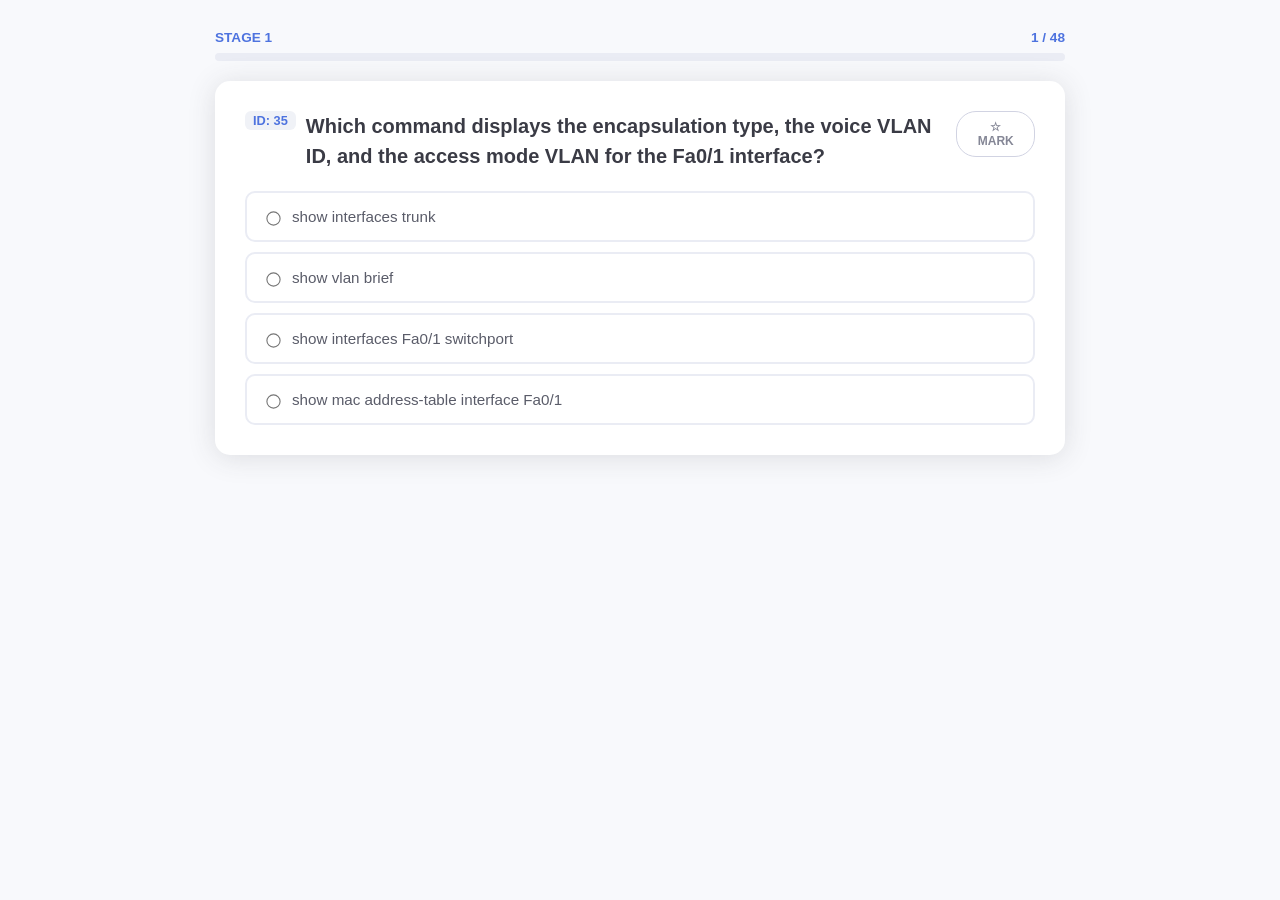
==== ccna2-module1-4.html @ 9f5b9a0f "update index.html: add a home page. Navigate to different page. And add ccna2 modules10-13" ====
<!DOCTYPE html>
<html lang="en">
<head>
    <meta charset="UTF-8">
    <meta name="viewport" content="width=device-width, initial-scale=1.0, maximum-scale=1.0, user-scalable=no">
    <title>CCNA2 Modules 1-4 Practice Quiz</title>
    <style>
        :root {
            --primary: #4e73df;
            --secondary: #858796;
            --success: #1cc88a;
            --danger: #e74a3b;
            --warning: #f6c23e;
            --bg: #f8f9fc;
            --white: #ffffff;
            --card-shadow: 0 0.15rem 1.75rem 0 rgba(58, 59, 69, 0.15);
        }

        body {
            font-family: "Nunito", -apple-system, BlinkMacSystemFont, "Segoe UI", Roboto, "Helvetica Neue", Arial, sans-serif;
            background-color: var(--bg);
            margin: 0;
            padding: 10px;
            color: #5a5c69;
            box-sizing: border-box;
            -webkit-font-smoothing: antialiased;
        }

        .container {
            width: 100%;
            max-width: 850px;
            margin: auto;
            box-sizing: border-box;
        }

        /* Progress Area */
        .header-status {
            display: flex;
            justify-content: space-between;
            align-items: center;
            margin-bottom: 8px;
            font-weight: 800;
            color: var(--primary);
            text-transform: uppercase;
            font-size: 0.85rem;
        }

        .progress {
            height: 8px;
            background: #eaecf4;
            border-radius: 10px;
            overflow: hidden;
            margin-bottom: 20px;
        }

        .progress-bar {
            height: 100%;
            background: var(--primary);
            transition: width 0.4s ease;
        }

        /* Card System */
        .card {
            background: var(--white);
            border-radius: 15px;
            box-shadow: var(--card-shadow);
            padding: 20px;
            margin-bottom: 20px;
            position: relative;
            overflow: hidden;
        }

        /* Question Layout */
        .q-header {
            display: flex;
            flex-direction: column; 
            gap: 12px;
            margin-bottom: 20px;
        }

        .q-text-wrapper {
            display: flex;
            align-items: flex-start;
            gap: 10px;
            width: 100%;
        }

        .q-text {
            font-size: 1.1rem;
            font-weight: 700;
            line-height: 1.5;
            color: #3a3b45;
            flex: 1;
            overflow-wrap: anywhere;
            word-break: break-word;
        }

        .q-id-badge {
            background: #f0f2f7;
            padding: 2px 8px;
            border-radius: 6px;
            font-size: 0.8rem;
            color: var(--primary);
            font-weight: 800;
            white-space: nowrap;
        }

        .bookmark-btn {
            background: var(--white);
            border: 1.5px solid #d1d3e2;
            padding: 8px 16px;
            border-radius: 20px;
            font-size: 0.75rem;
            font-weight: 800;
            cursor: pointer;
            transition: all 0.2s;
            color: var(--secondary);
            display: inline-flex;
            align-items: center;
            gap: 5px;
            width: fit-content;
            align-self: flex-start;
        }

        .bookmark-btn.active {
            background: #fffbe6;
            border-color: var(--warning);
            color: #856404;
            box-shadow: 0 2px 4px rgba(0,0,0,0.05);
        }

        /* Options */
        .options {
            display: flex;
            flex-direction: column;
            gap: 10px;
        }

        .option {
            padding: 15px;
            border: 2px solid #eaecf4;
            border-radius: 10px;
            cursor: pointer;
            transition: all 0.2s;
            display: flex;
            align-items: center;
            font-size: 0.95rem;
            overflow-wrap: anywhere;
            word-break: break-word;
        }

        .option:hover { border-color: var(--primary); background-color: #f8f9fc; }
        .option.selected { border-color: var(--primary); background-color: #f0f4ff; }
        .option.correct { border-color: var(--success) !important; background-color: #d1fae5 !important; color: #065f46; font-weight: 700; }
        .option.wrong { border-color: var(--danger) !important; background-color: #fee2e2 !important; color: #991b1b; }

        input[type="radio"], input[type="checkbox"] { 
            margin-right: 12px; 
            transform: scale(1.1); 
            flex-shrink: 0;
        }

        .feedback {
            margin-top: 20px;
            padding: 15px;
            border-radius: 10px;
            display: none;
            border-left: 5px solid;
            animation: slideIn 0.4s ease;
        }

        @keyframes slideIn { from { opacity: 0; transform: translateY(10px); } to { opacity: 1; transform: translateY(0); } }

        .feedback.correct { background: #f0fdf4; color: #166534; border-left-color: var(--success); }
        .feedback.wrong { background: #fef2f2; color: #991b1b; border-left-color: var(--danger); }

        .explanation {
            font-size: 0.9rem;
            margin-top: 12px;
            color: #4b5563;
            line-height: 1.6;
            padding-top: 10px;
            border-top: 1px dashed rgba(0,0,0,0.1);
        }

        .controls { text-align: center; margin-top: 25px; }

        .btn-primary {
            background: var(--primary);
            color: white;
            border: none;
            padding: 14px 40px;
            border-radius: 12px;
            font-size: 1.05rem;
            font-weight: 800;
            cursor: pointer;
            box-shadow: 0 4px 12px rgba(78, 115, 223, 0.25);
            transition: all 0.2s;
            text-transform: uppercase;
            width: 100%;
            max-width: 320px;
        }

        .btn-primary:active { transform: scale(0.98); opacity: 0.9; }

        /* Titles */
        .big-title {
            font-size: 2.2rem;
            font-weight: 900;
            color: #2c3e50;
            text-transform: uppercase;
            letter-spacing: -1px;
            margin-bottom: 15px;
            text-align: center;
            line-height: 1.2;
        }
        
        .score-circle { font-size: 5.5rem; font-weight: 900; color: var(--primary); line-height: 1; margin: 15px 0; text-align: center; }
        .score-total { font-size: 1.8rem; color: var(--secondary); opacity: 0.7; }

        /* Switch Tabs */
        .switch-tabs {
            display: flex;
            background: #eaecf4;
            border-radius: 15px;
            padding: 5px;
            margin: 25px auto;
            width: 100%;
            max-width: 550px;
            box-sizing: border-box;
        }

        .tab {
            flex: 1;
            padding: 12px 5px;
            cursor: pointer;
            border-radius: 10px;
            font-weight: 800;
            display: flex;
            align-items: center;
            justify-content: center;
            gap: 5px;
            color: #858796;
            font-size: 0.85rem;
        }

        .tab.active { background: white; color: var(--primary); box-shadow: 0 4px 8px rgba(0,0,0,0.1); }
        .badge { background: var(--danger); color: white; border-radius: 20px; padding: 2px 8px; font-size: 0.7rem; }
        .badge-warn { background: var(--warning); color: #000; }

        .review-list { text-align: left; margin-top: 20px; }
        .review-item {
            background: white;
            padding: 15px;
            border-radius: 12px;
            margin-bottom: 12px;
            border-left: 6px solid #d1d3e2;
            box-shadow: 0 2px 5px rgba(0,0,0,0.03);
        }

        @media (min-width: 600px) {
            body { padding: 30px 20px; }
            .card { padding: 30px; }
            .q-header { flex-direction: row; align-items: center; }
            .q-text { font-size: 1.25rem; }
            .big-title { font-size: 2.8rem; }
            .tab { font-size: 0.95rem; }
        }
    </style>
</head>
<body>

<div class="container" id="quiz-view">
    <div style="text-align: center; padding: 100px; font-weight: bold; color: var(--primary);">INITIALIZING CCNA QUIZ ENGINE...</div>
</div>

<script>
    const questionsData = [
        { id: 1, q: "Which tasks can be accomplished by using the command history feature? (Choose two.)", options: ["View a list of commands entered in a previous session.", "Recall up to 15 command lines by default.", "Set the command history buffer size.", "Recall previously entered commands.", "Save command lines in a log file for future reference."], answer: ["Set the command history buffer size.", "Recall previously entered commands."], exp: "The history command allows you to view and reuse previously entered commands stored in the buffer. It is also used to manage the size of the buffer.", multi: true },
        { id: 2, q: "What is the first action in the boot sequence when a switch is powered on?", options: ["load the default Cisco IOS software", "load boot loader software", "low-level CPU initialization", "load a power-on self-test program"], answer: ["load a power-on self-test program"], exp: "The first action to take place when a switch is powered on is the POST or power-on self-test. POST performs tests on the CPU, memory, and flash in preparation for loading the boot loader.", multi: false },
        { id: 3, q: "What must an administrator have in order to reset a lost password on a router?", options: ["a TFTP server", "a crossover cable", "access to another router", "physical access to the router"], answer: ["physical access to the router"], exp: "Console access to the device through a terminal or terminal emulator software on a PC is required for password recovery.", multi: false },
        { id: 4, q: "When configuring a switch for SSH access, what other command that is associated with the login local command is required to be entered on the switch?", options: ["enable secret password", "password password", "username username secret secret", "login block-for seconds attempts number within seconds"], answer: ["username username secret secret"], exp: "The login local command designates that the local username database is used to authenticate interfaces such as console or vty.", multi: false },
        { id: 5, q: "Which command displays information about the auto-MDIX setting for a specific interface?", options: ["show interfaces", "show controllers", "show processes", "show running-config"], answer: ["show controllers"], exp: "To examine the auto-MDIX setting for a specific interface, the show controllers ethernet-controller command with the phy keyword should be used.", multi: false },
        { id: 6, q: "If one end of an Ethernet connection is configured for full duplex and the other end is configured for half duplex, where would late collisions be observed?", options: ["on both ends of the connection", "on the full-duplex end of the connection", "only on serial interfaces", "on the half-duplex end of the connection"], answer: ["on the half-duplex end of the connection"], exp: "When a connection has two different duplex configurations, the half-duplex end will experience late collisions.", multi: false },
        { id: 7, q: "Which command is used to set the BOOT environment variable that defines where to find the IOS image file on a switch?", options: ["config-register", "boot system", "boot loader", "confreg"], answer: ["boot system"], exp: "The boot system command is used to set the BOOT environment variable.", multi: false },
        { id: 8, q: "What does a switch use to locate and load the IOS image?", options: ["BOOT environment variable", "IOS image file", "POST", "startup-config", "NVRAM"], answer: ["BOOT environment variable"], exp: "The BOOT environment variable contains the information about where to find the IOS image file.", multi: false },
        { id: 9, q: "Which protocol adds security to remote connections?", options: ["FTP", "HTTP", "NetBEUI", "POP", "SSH"], answer: ["SSH"], exp: "SSH allows a technician to securely connect to a remote network device for monitoring and troubleshooting.", multi: false },
        { id: 10, q: "What is a characteristic of an IPv4 loopback interface on a Cisco IOS router?", options: ["The no shutdown command is required to place this interface in an UP state.", "It is a logical interface internal to the router.", "Only one loopback interface can be enabled on a router.", "It is assigned to a physical port and can be connected to other devices."], answer: ["It is a logical interface internal to the router."], exp: "The loopback interface is a logical interface internal to the router and is automatically placed in an UP state, as long as the router is functioning.", multi: false },
        { id: 11, q: "What is the minimum Ethernet frame size that will not be discarded by the receiver as a runt frame?", options: ["64 bytes", "512 bytes", "1024 bytes", "1500 bytes"], answer: ["64 bytes"], exp: "The minimum Ethernet frame size is 64 bytes. Frames smaller than 64 bytes are considered collision fragments or runt frames and are discarded.", multi: false },
        { id: 12, q: "After which step of the switch bootup sequence is the boot loader executed?", options: ["after CPU initialization", "after IOS localization", "after flash file system initialization", "after POST execution"], answer: ["after POST execution"], exp: "The correct sequence: POST execution, then the switch loads the boot loader software.", multi: false },
        { id: 13, q: "Which impact does adding a Layer 2 switch have on a network?", options: ["an increase in the number of dropped frames", "an increase in the size of the broadcast domain", "an increase in the number of network collisions", "an increase in the size of the collision domain"], answer: ["an increase in the size of the broadcast domain"], exp: "Adding a Layer 2 switch to a network increases the number of collision domains and increases the size of the broadcast domain.", multi: false },
        { id: 14, q: "Which characteristic describes cut-through switching?", options: ["Error-free fragments are forwarded, so switching occurs with lower latency.", "Frames are forwarded without any error checking.", "Only outgoing frames are checked for errors.", "Buffering is used to support different Ethernet speeds."], answer: ["Frames are forwarded without any error checking."], exp: "Cut-through switching reduces latency by forwarding frames as soon as the destination MAC address is read. It does not perform error checking.", multi: false },
        { id: 15, q: "What is the significant difference between a hub and a Layer 2 LAN switch?", options: ["A hub extends a collision domain, and a switch divides collision domains.", "A hub divides collision domains, and a switch divides broadcast domains.", "Each port of a hub is a collision domain, and each port of a switch is a broadcast domain.", "A hub forwards frames, and a switch forwards only packets."], answer: ["A hub extends a collision domain, and a switch divides collision domains."], exp: "Hubs extend collision domains; switches divide them, creating separate collision domains per port.", multi: false },
        { id: 16, q: "Which statement is correct about Ethernet switch frame forwarding decisions?", options: ["Frame forwarding decisions are based on MAC address and port mappings in the CAM table.", "Cut-through frame forwarding ensures that invalid frames are always dropped.", "Only frames with a broadcast destination address are forwarded out all active switch ports.", "Unicast frames are always forwarded regardless of the destination MAC address."], answer: ["Frame forwarding decisions are based on MAC address and port mappings in the CAM table."], exp: "Switches use the CAM (Content Addressable Memory) table to map MAC addresses to specific ports.", multi: false },
        { id: 17, q: "How do switch buffers affect network performance?", options: ["They provide error checking on the data received.", "They store frames received, thus preventing premature frame discarding when network congestion occurs.", "They provide extra memory for a particular port if autonegotiation fails.", "They hold data temporarily when a collision occurs until normal data transmission resumes."], answer: ["They store frames received, thus preventing premature frame discarding when network congestion occurs."], exp: "Buffers allow data waiting to be transmitted to be stored so the data will not be dropped.", multi: false },
        { id: 18, q: "Which switch characteristic helps keep traffic local and alleviates network congestion?", options: ["high port density", "fast port speed", "large frame buffers", "fast internal switching"], answer: ["high port density"], exp: "High port density keeps some of the traffic locally on the switch, removing the need to send it between switches.", multi: false },
        { id: 19, q: "Which switch component reduces the amount of packet handling time inside the switch?", options: ["ASIC", "dual processors", "large buffer size", "store-and-forward RAM"], answer: ["ASIC"], exp: "ASICs speed up switch operations so that the switch can have an increased number of ports without degrading performance.", multi: false },
        { id: 21, q: "What information is added to the switch table from incoming frames?", options: ["source MAC address and incoming port number", "destination MAC address and incoming port number", "source IP address and incoming port number", "destination IP address and incoming port number"], answer: ["source MAC address and incoming port number"], exp: "A switch learns the source MAC address and associated port as a frame comes into the switch.", multi: false },
        { id: 22, q: "Which switching method ensures that the incoming frame is error-free before forwarding?", options: ["cut-through", "FCS", "fragment free", "store-and-forward"], answer: ["store-and-forward"], exp: "The store-and-forward method performs error checking on the frame using the FCS value before sending.", multi: false },
        { id: 24, q: "Under which two occasions should an administrator disable DTP while managing a local area network? (Choose two.)", options: ["when connecting a Cisco switch to a non-Cisco switch", "when a neighbor switch uses a DTP mode of dynamic auto", "when a neighbor switch uses a DTP mode of dynamic desirable", "on links that should not be trunking", "on links that should dynamically attempt trunking"], answer: ["when connecting a Cisco switch to a non-Cisco switch", "on links that should not be trunking"], exp: "Cisco best practice recommends disabling DTP on links where trunking is not intended and when connecting to non-Cisco switches.", multi: true },
        { id: 25, q: "Which two characteristics describe the native VLAN? (Choose two.)", options: ["Designed to carry traffic that is generated by users, this type of VLAN is also known as the default VLAN.", "The native VLAN traffic will be untagged across the trunk link.", "This VLAN is necessary for remote management of a switch.", "High priority traffic, such as voice traffic, uses the native VLAN.", "The native VLAN provides a common identifier to both ends of a trunk."], answer: ["The native VLAN traffic will be untagged across the trunk link.", "The native VLAN provides a common identifier to both ends of a trunk."], exp: "The native VLAN traffic travels untagged across trunks and provides a common identifier to both ends.", multi: true },
        { id: 26, q: "On a switch that is configured with multiple VLANs, which command will remove only VLAN 100 from the switch?", options: ["Switch# delete flash:vlan.dat", "Switch(config-if)# no switchport access vlan 100", "Switch(config-if)# no switchport trunk allowed vlan 100", "Switch(config)# no vlan 100"], answer: ["Switch(config)# no vlan 100"], exp: "To delete a single VLAN, such as VLAN 100, the 'no vlan 100' global configuration command is used.", multi: false },
        { id: 28, q: "A network contains multiple VLANs spanning multiple switches. What happens when a device in VLAN 20 sends a broadcast Ethernet frame?", options: ["All devices in all VLANs see the frame.", "Devices in VLAN 20 and the management VLAN see the frame.", "Only devices in VLAN 20 see the frame.", "Only devices that are connected to the local switch see the frame."], answer: ["Only devices in VLAN 20 see the frame."], exp: "Ethernet frames sent by a device on a specific VLAN can only be seen by other devices in the same VLAN.", multi: false },
        { id: 34, q: "Port Fa0/11 on a switch is assigned to VLAN 30. If the command 'no switchport access vlan 30' is entered on the interface, what will happen?", options: ["Port Fa0/11 will be shutdown.", "An error message would be displayed.", "Port Fa0/11 will be returned to VLAN 1.", "VLAN 30 will be deleted."], answer: ["Port Fa0/11 will be returned to VLAN 1."], exp: "When the access VLAN command is removed, the port is returned to the default VLAN 1.", multi: false },
        { id: 35, q: "Which command displays the encapsulation type, the voice VLAN ID, and the access mode VLAN for the Fa0/1 interface?", options: ["show vlan brief", "show interfaces Fa0/1 switchport", "show mac address-table interface Fa0/1", "show interfaces trunk"], answer: ["show interfaces Fa0/1 switchport"], exp: "The 'show interfaces switchport' command displays switchport status, administrative/operational modes, and VLAN IDs.", multi: false },
        { id: 37, q: "Which four steps are needed to configure a voice VLAN on a switch port? (Choose four).", options: ["Configure the interface as an IEEE 802.1Q trunk.", "Assign the voice VLAN to the switch port.", "Activate spanning-tree PortFast on the interface.", "Ensure that voice traffic is trusted and tagged with a CoS priority value.", "Add a voice VLAN.", "Configure the switch port interface with subinterfaces.", "Assign a data VLAN to the switch port.", "Configure the switch port in access mode."], answer: ["Assign the voice VLAN to the switch port.", "Ensure that voice traffic is trusted and tagged with a CoS priority value.", "Add a voice VLAN.", "Configure the switch port in access mode."], exp: "Standard voice VLAN configuration involves defining the VLAN, setting access mode, trusting CoS, and assigning the voice VLAN ID.", multi: true },
        { id: 41, q: "A high school uses VLAN15 and VLAN30. What is required to enable communication between these two VLANs while using the router-on-a-stick approach?", options: ["A multilayer switch is needed.", "A router with at least two LAN interfaces is needed.", "Two groups of switches are needed.", "A switch with a port that is configured as a trunk is needed when connecting to the router."], answer: ["A switch with a port that is configured as a trunk is needed when connecting to the router."], exp: "With router-on-a-stick, inter-VLAN routing is performed by a router connected via a single trunk link.", multi: false },
        { id: 42, q: "What are two disadvantages of using router-on-a-stick inter-VLAN routing rather than multilayer switch? (Choose two.)", options: ["Multiple SVIs are needed.", "A dedicated router is required.", "Router-on-a-stick requires subinterfaces on same subnets.", "Router-on-a-stick requires multiple physical interfaces.", "Multiple subinterfaces may impact the traffic flow speed."], answer: ["A dedicated router is required.", "Multiple subinterfaces may impact the traffic flow speed."], exp: "Router-on-a-stick requires a separate physical router and traffic throughput can be limited by the single physical link.", multi: true },
        { id: 48, q: "What is a characteristic of a routed port on a Layer 3 switch?", options: ["It supports trunking.", "It is not assigned to a VLAN.", "It is commonly used as a WAN link.", "It cannot have an IP address assigned to it."], answer: ["It is not assigned to a VLAN."], exp: "A routed port on a Layer 3 switch acts like a router interface and is not assigned to a VLAN or trunk.", multi: false },
        { id: 50, q: "What is the effect of issuing the 'BranchSw(config-if)# mdix auto' command?", options: ["It automatically adjusts the port to use either straight-through or crossover cables.", "It applies an IPv4 address to the virtual interface.", "It applies an IPv6 address to the virtual interface.", "It updates the MAC address table."], answer: ["It automatically adjusts the port to use either straight-through or crossover cables."], exp: "Auto-MDIX detects the required cable type and configures the port accordingly.", multi: false },
        { id: 51, q: "What is the effect of issuing the 'ip address 172.18.33.88 255.255.255.0' command?", options: ["It applies an IPv4 address to the virtual interface.", "It applies an IPv6 address to the virtual interface.", "It activates a virtual or physical switch interface.", "It updates the MAC address table."], answer: ["It applies an IPv4 address to the virtual interface."], exp: "This command assigns an IPv4 address to a management virtual interface (SVI).", multi: false },
        { id: 52, q: "What is the effect of issuing the 'configure terminal' command?", options: ["It enters the global configuration mode.", "It enters configuration mode for a SVI.", "It applies an IPv4 address.", "It updates the MAC address table."], answer: ["It enters the global configuration mode."], exp: "This command moves the switch into global configuration mode.", multi: false },
        { id: 54, q: "What is the effect of issuing the 'shutdown' command on an interface?", options: ["It disables a virtual or physical switch interface.", "It saves the configuration.", "It activates a virtual or physical switch interface.", "It updates the MAC address table."], answer: ["It disables a virtual or physical switch interface."], exp: "The shutdown command administratively disables an interface.", multi: false },
        { id: 56, q: "What is the effect of issuing the 'ipv6 address 2001:db8:a2b4:88::1/64' command?", options: ["It applies an IPv6 address to the virtual interface.", "It activates a switch interface.", "It applies an IPv4 address.", "It updates the MAC address table."], answer: ["It applies an IPv6 address to the virtual interface."], exp: "This command assigns a specific IPv6 address to the interface.", multi: false },
        { id: 58, q: "What is the effect of issuing the 'enable' command?", options: ["It enters privileged mode.", "It enters global configuration mode.", "It enters SVI configuration.", "It permits an IPv6 address."], answer: ["It enters privileged mode."], exp: "The enable command moves the session from user EXEC mode to privileged EXEC mode.", multi: false },
        { id: 59, q: "What is the effect of issuing the 'duplex full' command?", options: ["It allows data to flow in both directions at the same time.", "It allows data to flow in only one direction at a time.", "It automatically adjusts cable type.", "It encrypts user-mode passwords."], answer: ["It allows data to flow in both directions at the same time."], exp: "Full-duplex allows simultaneous bidirectional communication.", multi: false },
        { id: 60, q: "What type of VLAN should not carry voice and network management traffic?", options: ["data VLAN", "voice VLAN", "management VLAN", "security VLAN"], answer: ["data VLAN"], exp: "Data VLANs are used to separate user traffic from management and voice traffic.", multi: false },
        { id: 62, q: "What type of VLAN is designed to reserve bandwidth to ensure IP Phone quality?", options: ["voice VLAN", "trunk VLAN", "security VLAN", "management VLAN"], answer: ["voice VLAN"], exp: "Voice VLANs are used to prioritize voice traffic (QoS).", multi: false },
        { id: 63, q: "What type of VLAN is initially the management VLAN?", options: ["default VLAN", "native VLAN", "data VLAN", "management VLAN"], answer: ["default VLAN"], exp: "VLAN 1 is the default management VLAN out of the box.", multi: false },
        { id: 64, q: "What type of VLAN is designed to have a delay of less than 150 ms?", options: ["voice VLAN", "desirable VLAN", "trunk VLAN", "security VLAN"], answer: ["voice VLAN"], exp: "Voice traffic is delay-sensitive and typically requires less than 150ms latency.", multi: false },
        { id: 65, q: "What type of VLAN is used to separate the network into groups of users or devices?", options: ["data VLAN", "management VLAN", "voice VLAN", "native VLAN"], answer: ["data VLAN"], exp: "Data VLANs are used for microsegmenting user groups.", multi: false },
        { id: 66, q: "What type of VLAN is configured specifically for SSH, Telnet, HTTPS, HTTP, and SNMP?", options: ["management VLAN", "security VLAN", "trunk VLAN", "voice VLAN"], answer: ["management VLAN"], exp: "Management VLANs handle administrative protocols.", multi: false },
        { id: 68, q: "What type of VLAN supports untagged traffic?", options: ["native VLAN", "voice VLAN", "security VLAN", "management VLAN"], answer: ["native VLAN"], exp: "The native VLAN receives untagged frames from the trunk link.", multi: false },
        { id: 72, q: "Which solution would help a college alleviate network congestion due to collisions?", options: ["a firewall", "a high port density switch", "a router with two Ethernet ports", "a router with three Ethernet ports"], answer: ["a high port density switch"], exp: "Switches provide microsegmentation, effectively eliminating collisions.", multi: false },
        { id: 73, q: "Which two statements are correct with respect to SVI inter-VLAN routing? (Choose two.)", options: ["Switching packets is faster with SVI.", "There is no need for a connection to a router.", "Virtual interfaces support subinterfaces.", "SVIs can be bundled into EtherChannels.", "SVIs eliminate the need for a default gateway."], answer: ["Switching packets is faster with SVI.", "There is no need for a connection to a router."], exp: "SVI inter-VLAN routing is faster as it happens at hardware speed and doesn't require an external router.", multi: true },
        { id: 79, q: "What type of VLAN is configured specifically for network traffic such as SSH, Telnet, HTTPS, HHTP, and SNMP?", options: ["voice VLAN", "management VLAN", "native VLAN", "security VLAN"], answer: ["management VLAN"], exp: "Traffic like SSH and SNMP is handled by the management VLAN.", multi: false }
    ];

    let state = {
        pool: [],
        currentIndex: 0,
        score: 0,
        bookmarks: new Set(),
        wrongList: [],
        itemsPerPhase: 20,
        isAnswered: false,
        tempSelected: []
    };

    function shuffle(arr) {
        let array = [...arr];
        for (let i = array.length - 1; i > 0; i--) {
            const j = Math.floor(Math.random() * (i + 1));
            [array[i], array[j]] = [array[j], array[i]];
        }
        return array;
    }

    function initQuiz() {
        state.pool = shuffle(questionsData).map(q => ({
            ...q,
            options: shuffle(q.options)
        }));
        state.currentIndex = 0;
        state.score = 0;
        state.bookmarks.clear();
        state.wrongList = [];
        state.isAnswered = false;
        state.tempSelected = [];
        render();
    }

    function render() {
        const view = document.getElementById('quiz-view');
        if (state.currentIndex >= state.pool.length) {
            renderFinal();
            return;
        }

        const q = state.pool[state.currentIndex];
        const progress = (state.currentIndex / state.pool.length) * 100;

        view.innerHTML = `
            <div class="header-status">
                <span>STAGE ${Math.floor(state.currentIndex / state.itemsPerPhase) + 1}</span>
                <span>${state.currentIndex + 1} / ${state.pool.length}</span>
            </div>
            <div class="progress"><div class="progress-bar" style="width: ${progress}%"></div></div>
            
            <div class="card">
                <div class="q-header">
                    <div class="q-text-wrapper">
                        <span class="q-id-badge">ID: ${q.id}</span>
                        <div class="q-text">${q.q} ${q.multi ? '(Multiple Choice)' : ''}</div>
                    </div>
                    <button class="bookmark-btn ${state.bookmarks.has(q.id) ? 'active' : ''}" onclick="toggleBookmark(${q.id})">
                        ${state.bookmarks.has(q.id) ? '★ MARKED' : '☆ MARK'}
                    </button>
                </div>
                <div class="options">
                    ${q.options.map((opt, i) => `
                        <div class="option" onclick="handleSelect('${opt.replace(/'/g, "\\'")}', this)">
                            <input type="${q.multi ? 'checkbox' : 'radio'}" name="ans" value="${opt}" id="o${i}" ${state.tempSelected.includes(opt) ? 'checked' : ''}>
                            <label for="o${i}">${opt}</label>
                        </div>
                    `).join('')}
                </div>
                <div id="feedback" class="feedback"></div>
            </div>
            
            <div class="controls" id="btn-bar">
                ${q.multi ? '<button class="btn-primary" onclick="submitMulti()">SUBMIT ANSWER</button>' : ''}
            </div>
        `;
    }

    window.toggleBookmark = function(id) {
        if (state.bookmarks.has(id)) state.bookmarks.delete(id);
        else state.bookmarks.add(id);
        const btn = document.querySelector('.bookmark-btn');
        if (btn) {
            btn.classList.toggle('active');
            btn.innerHTML = state.bookmarks.has(id) ? '★ MARKED' : '☆ MARK';
        }
    };

    window.handleSelect = function(val, el) {
        if (state.isAnswered) return;
        const q = state.pool[state.currentIndex];

        if (!q.multi) {
            state.tempSelected = [val];
            evaluate();
        } else {
            const idx = state.tempSelected.indexOf(val);
            if (idx > -1) state.tempSelected.splice(idx, 1);
            else state.tempSelected.push(val);
            
            document.querySelectorAll('.option').forEach(o => {
                const checked = state.tempSelected.includes(o.querySelector('input').value);
                o.querySelector('input').checked = checked;
                if(checked) o.classList.add('selected'); else o.classList.remove('selected');
            });
        }
    };

    window.submitMulti = function() {
        if (state.tempSelected.length === 0) return;
        evaluate();
    };

    function evaluate() {
        state.isAnswered = true;
        const q = state.pool[state.currentIndex];
        const feedback = document.getElementById('feedback');
        const correct = state.tempSelected.length === q.answer.length && state.tempSelected.every(v => q.answer.includes(v));

        if (correct) {
            state.score++;
            feedback.className = 'feedback correct';
            feedback.innerHTML = `<strong>CORRECT!</strong>`;
        } else {
            state.wrongList.push(q);
            feedback.className = 'feedback wrong';
            feedback.innerHTML = `<strong>INCORRECT</strong><br>Correct Answer: ${q.answer.join(', ')}`;
        }

        feedback.innerHTML += `<div class="explanation">${q.exp}</div>`;
        feedback.style.display = 'block';

        document.querySelectorAll('.option').forEach(el => {
            const val = el.querySelector('input').value;
            if (q.answer.includes(val)) el.classList.add('correct');
            else if (state.tempSelected.includes(val)) el.classList.add('wrong');
        });

        const bar = document.getElementById('btn-bar');
        if (bar) bar.innerHTML = `<button class="btn-primary" onclick="nextQuestion()">NEXT QUESTION</button>`;
    }

    window.nextQuestion = function() {
        state.currentIndex++;
        state.isAnswered = false;
        state.tempSelected = [];

        if (state.currentIndex > 0 && state.currentIndex % state.itemsPerPhase === 0 && state.currentIndex < state.pool.length) {
            renderBreak();
        } else {
            render();
        }
    };

    function renderBreak() {
        const view = document.getElementById('quiz-view');
        view.innerHTML = `
            <div class="card result-panel">
                <div class="big-title" style="font-size: 1.8rem;">STAGE COMPLETED</div>
                <p style="font-size: 1.1rem; color: #5a5c69; margin-bottom: 25px; text-align: center;">You've finished ${state.currentIndex} questions.</p>
                <div style="text-align: center; margin-bottom: 30px;">
                    <button class="btn-primary" onclick="render()">CONTINUE QUIZ</button>
                </div>
                <div class="switch-tabs">
                    <div class="tab active" onclick="switchReview('wrong', this)">❌ WRONG <span class="badge">${state.wrongList.length}</span></div>
                    <div class="tab" onclick="switchReview('book', this)">★ MARKED <span class="badge badge-warn">${state.bookmarks.size}</span></div>
                </div>
                <div id="review-content" class="review-list"></div>
            </div>
        `;
        switchReview('wrong');
    }

    window.switchReview = function(type, el) {
        if (el) {
            document.querySelectorAll('.tab').forEach(t => t.classList.remove('active'));
            el.classList.add('active');
        }
        const list = document.getElementById('review-content');
        const items = type === 'wrong' ? state.wrongList : state.pool.filter(p => state.bookmarks.has(p.id));
        list.innerHTML = items.map(it => `
            <div class="review-item" style="border-left-color: ${type==='wrong' ? 'var(--danger)' : 'var(--warning)'}">
                <span class="q-id-badge">ID: ${it.id}</span>
                <strong>${it.q}</strong><br>
                <span style="color:var(--success); font-weight:700;">Answer: ${it.answer.join(', ')}</span>
                <div style="font-size:0.85rem; margin-top:5px; color:#777;">${it.exp}</div>
            </div>
        `).join('') || '<p style="text-align:center; padding:20px;">Category is empty.</p>';
    };

    function renderFinal() {
        const view = document.getElementById('quiz-view');
        const acc = Math.round((state.score / state.pool.length) * 100);
        view.innerHTML = `
            <div class="card result-panel">
                <div class="big-title">FINAL RESULTS</div>
                <div class="score-circle">${state.score} <span class="score-total">/ ${state.pool.length}</span></div>
                <p style="font-size:1.5rem; font-weight:800; margin-bottom: 30px; color: #1cc88a; text-align: center;">ACCURACY: ${acc}%</p>
                <div style="text-align: center; margin-bottom: 30px;">
                    <button class="btn-primary" onclick="initQuiz()">RESTART QUIZ</button>
                </div>
                <div class="switch-tabs">
                    <div class="tab active" onclick="switchFinal('wrong', this)">❌ WRONG <span class="badge">${state.wrongList.length}</span></div>
                    <div class="tab" onclick="switchFinal('book', this)">★ MARKED <span class="badge badge-warn">${state.bookmarks.size}</span></div>
                </div>
                <div id="final-review-list" class="review-list"></div>
            </div>
        `;
        switchFinal('wrong');
    }

    window.switchFinal = function(type, el) {
        if (el) {
            document.querySelectorAll('.tab').forEach(t => t.classList.remove('active'));
            el.classList.add('active');
        }
        const list = document.getElementById('final-review-list');
        const items = type === 'wrong' ? state.wrongList : state.pool.filter(p => state.bookmarks.has(p.id));
        list.innerHTML = items.map(it => `
            <div class="review-item" style="border-left-color: ${type==='wrong' ? 'var(--danger)' : 'var(--warning)'}">
                <span class="q-id-badge">ID: ${it.id}</span>
                <strong>${it.q}</strong><br>
                <span style="color:var(--success); font-weight:700;">Correct Answer: ${it.answer.join(', ')}</span>
                <p style="font-size:0.9rem; background:#f8f9fc; padding:15px; border-radius:8px; margin-top:10px;">${it.exp}</p>
            </div>
        `).join('') || '<p style="text-align:center; padding:20px;">List is empty.</p>';
    };

    if (document.readyState === 'loading') {
        document.addEventListener('DOMContentLoaded', initQuiz);
    } else {
        initQuiz();
    }
</script>

</body>
</html>
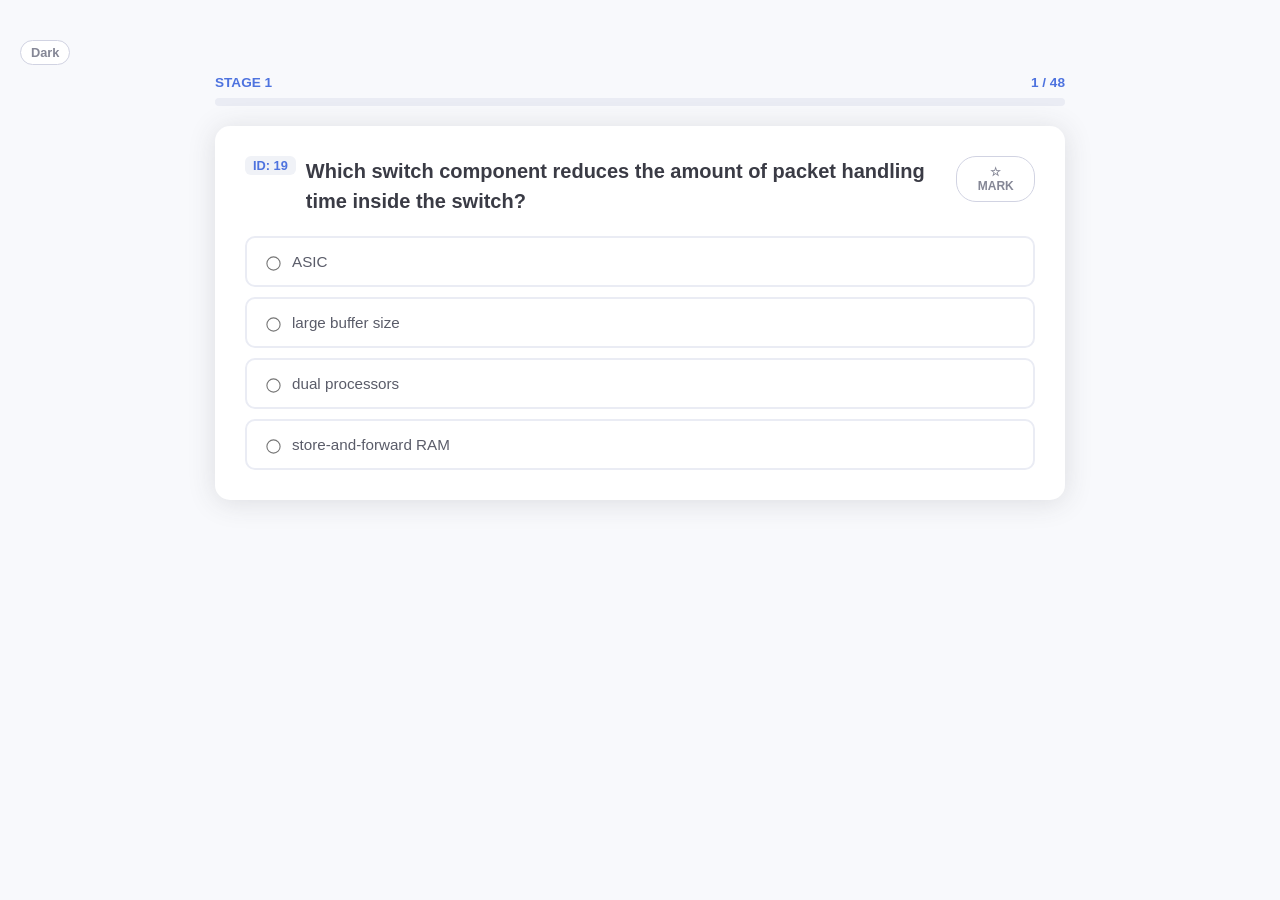
==== commit b24d9f2a: "Add light/dark theme support with toggle functionality across modules" ====
--- a/ccna2-module1-4.html
+++ b/ccna2-module1-4.html
@@ -4,6 +4,17 @@
     <meta charset="UTF-8">
     <meta name="viewport" content="width=device-width, initial-scale=1.0, maximum-scale=1.0, user-scalable=no">
     <title>CCNA2 Modules 1-4 Practice Quiz</title>
+    <script>
+        (function () {
+            try {
+                var t = sessionStorage.getItem('ccna-theme');
+                if (t === 'dark') document.documentElement.dataset.theme = 'dark';
+                else delete document.documentElement.dataset.theme;
+            } catch (e) {
+                // Ignore storage errors.
+            }
+        })();
+    </script>
     <style>
         :root {
             --primary: #4e73df;
@@ -267,6 +278,8 @@
             .tab { font-size: 0.95rem; }
         }
     </style>
+    <link rel="stylesheet" href="theme.css">
+    <script src="theme.js" defer></script>
 </head>
 <body>
 
--- a/theme.css
+++ b/theme.css
@@ -0,0 +1,66 @@
+/* Shared light/dark theme helpers (no persistence). */
+
+:root {
+    /* Default should be light. */
+    color-scheme: light;
+}
+
+html[data-theme="dark"] {
+    color-scheme: dark;
+
+    /*
+      These pages contain many hard-coded light colors.
+      A page-level filter provides a consistent dark mode
+      without refactoring every selector.
+    */
+    filter: invert(1) hue-rotate(180deg);
+}
+
+.theme-toggle-wrap {
+    position: relative;
+    z-index: 1;
+
+    display: flex;
+    justify-content: flex-start;
+
+    padding: 10px 0px 10px;
+
+    /* The wrapper should not block clicks on content beneath. */
+    pointer-events: none;
+}
+
+.theme-toggle {
+    pointer-events: auto;
+
+    display: inline-flex;
+    align-items: center;
+    justify-content: center;
+
+    padding: 4px 10px;
+    border-radius: 30px;
+
+    border: 1.5px solid #d1d3e2;
+    background: var(--white, #ffffff);
+    color: var(--secondary, #858796);
+
+    font-weight: 800;
+    font-size: 0.8rem;
+    cursor: pointer;
+
+    -webkit-tap-highlight-color: transparent;
+}
+
+.theme-toggle:focus {
+    outline: none;
+}
+
+.theme-toggle:focus-visible {
+    outline: 2px solid var(--primary, #4e73df);
+    outline-offset: 2px;
+}
+
+@media print {
+    .theme-toggle {
+        display: none;
+    }
+}
